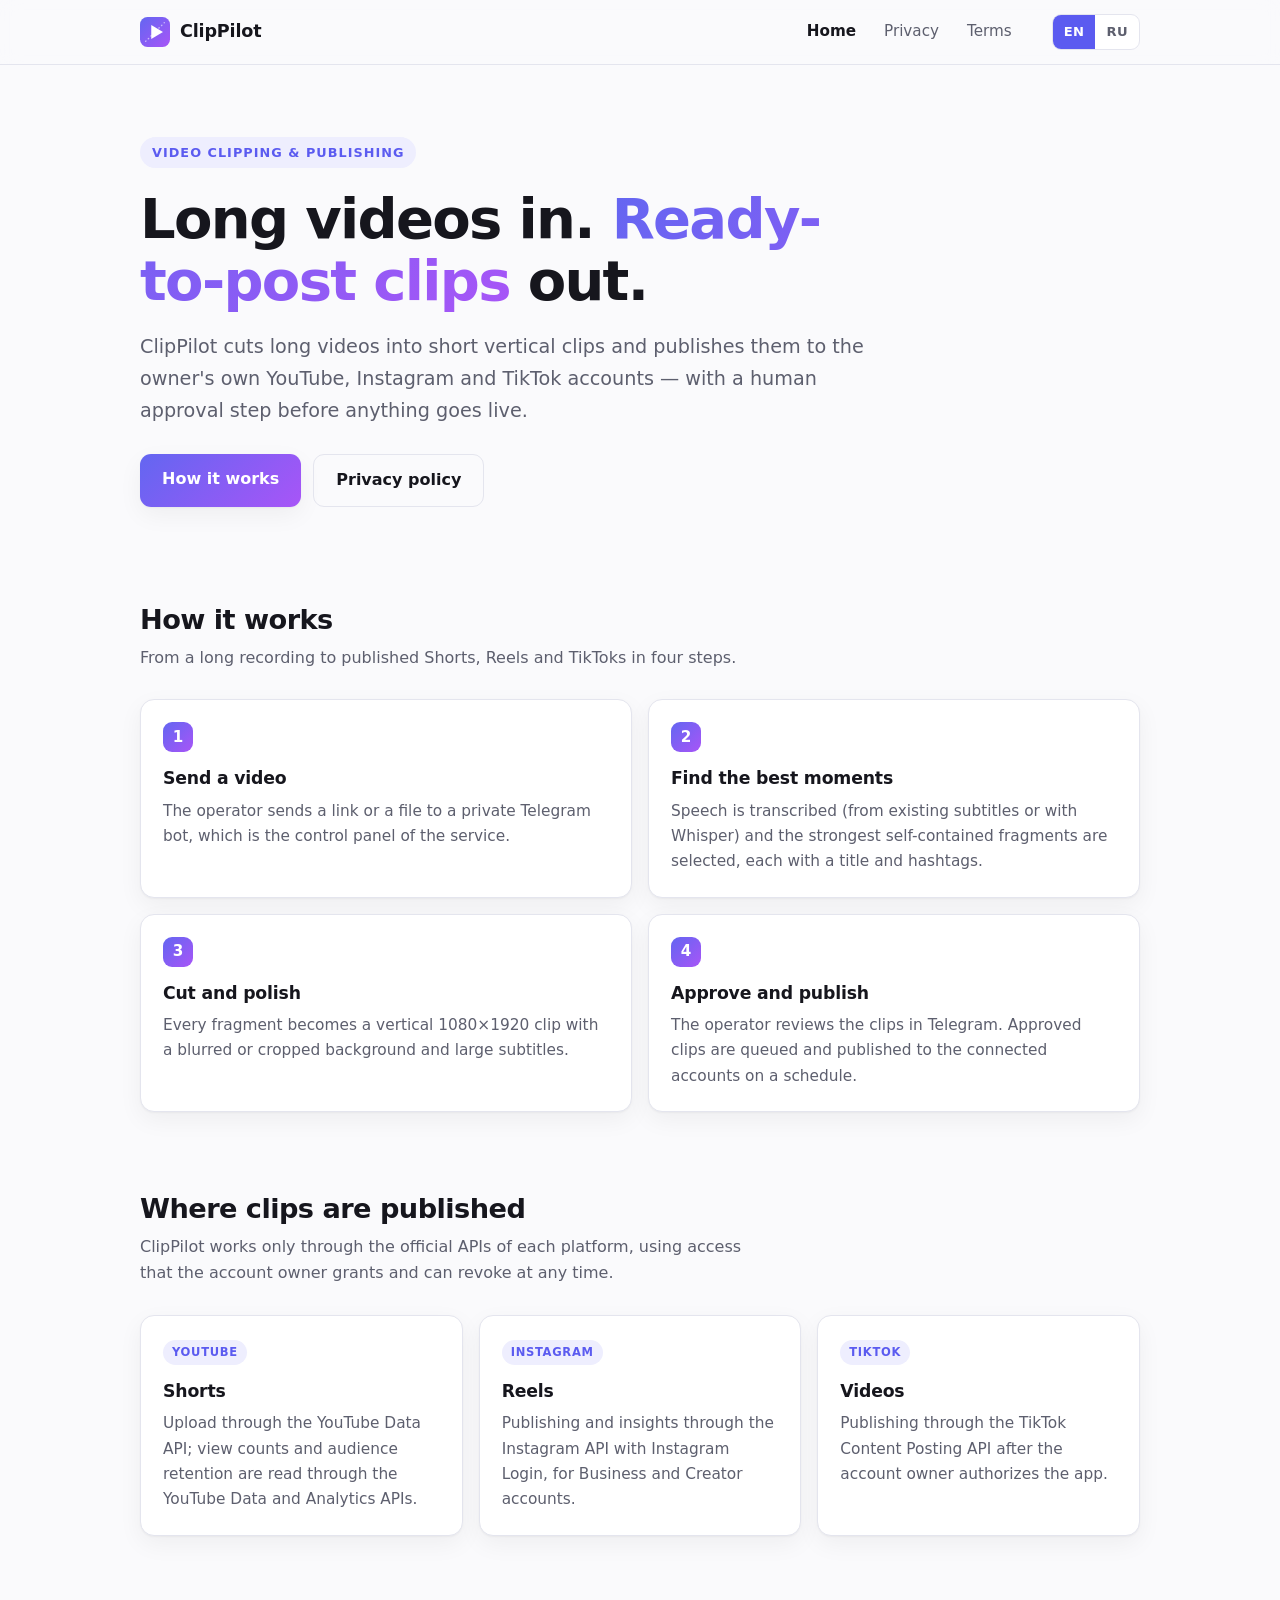
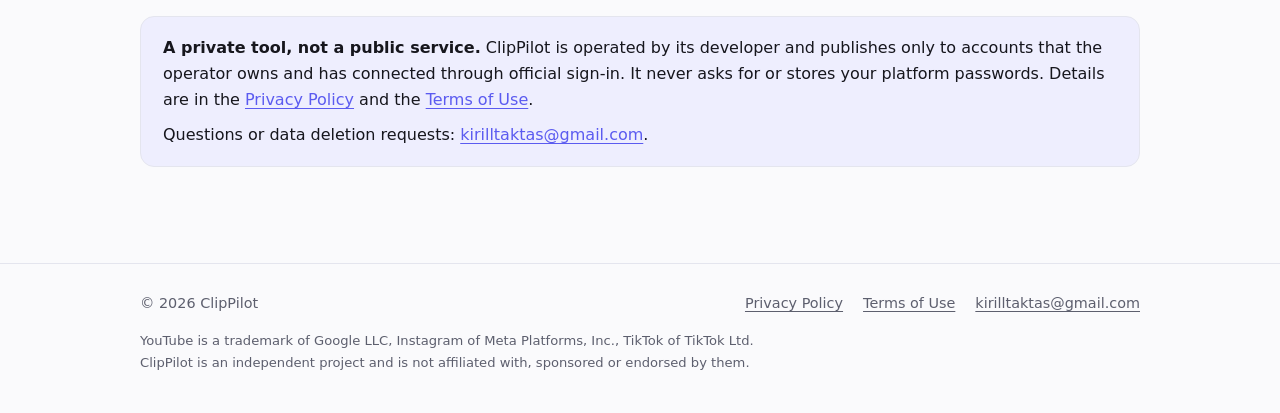
==== site/index.html @ 5486f6aa "Add files via upload" ====
<!doctype html>
<html lang="en">
<head>
<meta charset="utf-8">
<meta name="viewport" content="width=device-width, initial-scale=1">
<title data-en="ClipPilot — video clipping and publishing" data-ru="ClipPilot — нарезка видео и публикация">ClipPilot — video clipping and publishing</title>
<meta name="description" content="ClipPilot cuts long videos into short vertical clips and publishes them to the owner's YouTube, Instagram and TikTok accounts." data-en="ClipPilot cuts long videos into short vertical clips and publishes them to the owner's YouTube, Instagram and TikTok accounts." data-ru="ClipPilot нарезает длинные видео на короткие вертикальные клипы и публикует их в аккаунты владельца на YouTube, Instagram и TikTok.">
<link rel="icon" type="image/svg+xml" href="assets/logo.svg">
<link rel="stylesheet" href="assets/style.css">
<script src="assets/lang.js"></script>
</head>
<body>

<header class="site-header">
  <div class="wrap">
    <a class="brand" href="index.html"><img src="assets/logo.svg" alt="">ClipPilot</a>
    <nav class="nav" aria-label="Main">
      <a href="index.html" aria-current="page"><span lang="en">Home</span><span lang="ru">Главная</span></a>
      <a href="privacy.html"><span lang="en">Privacy</span><span lang="ru">Конфиденциальность</span></a>
      <a href="terms.html"><span lang="en">Terms</span><span lang="ru">Условия</span></a>
    </nav>
    <div class="lang-switch" role="group" aria-label="Language">
      <button type="button" data-set-lang="en" aria-pressed="true">EN</button>
      <button type="button" data-set-lang="ru" aria-pressed="false">RU</button>
    </div>
  </div>
</header>

<main>
  <section class="hero">
    <div class="wrap">
      <div lang="en">
        <span class="eyebrow">Video clipping &amp; publishing</span>
        <h1>Long videos in. <span class="grad">Ready-to-post clips</span> out.</h1>
        <p class="lead">ClipPilot cuts long videos into short vertical clips and publishes them to the owner's own YouTube, Instagram and TikTok accounts — with a human approval step before anything goes live.</p>
      </div>
      <div lang="ru">
        <span class="eyebrow">Нарезка видео и публикация</span>
        <h1>Длинное видео на входе. <span class="grad">Готовые клипы</span> на выходе.</h1>
        <p class="lead">ClipPilot нарезает длинные видео на короткие вертикальные клипы и публикует их в собственные аккаунты владельца на YouTube, Instagram и TikTok — перед публикацией каждый клип проходит ручное одобрение.</p>
      </div>
      <div class="actions">
        <a class="btn" href="#how"><span lang="en">How it works</span><span lang="ru">Как это работает</span></a>
        <a class="btn ghost" href="privacy.html"><span lang="en">Privacy policy</span><span lang="ru">Политика конфиденциальности</span></a>
      </div>
    </div>
  </section>

  <section class="block" id="how">
    <div class="wrap">
      <div lang="en">
        <h2>How it works</h2>
        <p class="sub">From a long recording to published Shorts, Reels and TikToks in four steps.</p>
        <div class="grid steps">
          <div class="card"><span class="num">1</span><h3>Send a video</h3><p>The operator sends a link or a file to a private Telegram bot, which is the control panel of the service.</p></div>
          <div class="card"><span class="num">2</span><h3>Find the best moments</h3><p>Speech is transcribed (from existing subtitles or with Whisper) and the strongest self-contained fragments are selected, each with a title and hashtags.</p></div>
          <div class="card"><span class="num">3</span><h3>Cut and polish</h3><p>Every fragment becomes a vertical 1080×1920 clip with a blurred or cropped background and large subtitles.</p></div>
          <div class="card"><span class="num">4</span><h3>Approve and publish</h3><p>The operator reviews the clips in Telegram. Approved clips are queued and published to the connected accounts on a schedule.</p></div>
        </div>
      </div>
      <div lang="ru">
        <h2>Как это работает</h2>
        <p class="sub">От длинной записи до опубликованных Shorts, Reels и TikTok — за четыре шага.</p>
        <div class="grid steps">
          <div class="card"><span class="num">1</span><h3>Отправляете видео</h3><p>Оператор присылает ссылку или файл приватному Telegram-боту — это панель управления сервисом.</p></div>
          <div class="card"><span class="num">2</span><h3>Поиск лучших моментов</h3><p>Речь распознаётся (из готовых субтитров или через Whisper), выбираются самые сильные законченные фрагменты — каждому подбираются заголовок и хэштеги.</p></div>
          <div class="card"><span class="num">3</span><h3>Нарезка и оформление</h3><p>Из каждого фрагмента получается вертикальный клип 1080×1920 с размытым или обрезанным фоном и крупными субтитрами.</p></div>
          <div class="card"><span class="num">4</span><h3>Одобрение и публикация</h3><p>Оператор просматривает клипы в Telegram. Одобренные клипы встают в очередь и публикуются в подключённые аккаунты по расписанию.</p></div>
        </div>
      </div>
    </div>
  </section>

  <section class="block">
    <div class="wrap">
      <div lang="en">
        <h2>Where clips are published</h2>
        <p class="sub">ClipPilot works only through the official APIs of each platform, using access that the account owner grants and can revoke at any time.</p>
        <div class="grid cols3">
          <div class="card"><span class="tag">YouTube</span><h3>Shorts</h3><p>Upload through the YouTube Data API; view counts and audience retention are read through the YouTube Data and Analytics APIs.</p></div>
          <div class="card"><span class="tag">Instagram</span><h3>Reels</h3><p>Publishing and insights through the Instagram API with Instagram Login, for Business and Creator accounts.</p></div>
          <div class="card"><span class="tag">TikTok</span><h3>Videos</h3><p>Publishing through the TikTok Content Posting API after the account owner authorizes the app.</p></div>
        </div>
      </div>
      <div lang="ru">
        <h2>Куда публикуются клипы</h2>
        <p class="sub">ClipPilot работает только через официальные API площадок — с доступом, который владелец аккаунта выдаёт сам и может отозвать в любой момент.</p>
        <div class="grid cols3">
          <div class="card"><span class="tag">YouTube</span><h3>Shorts</h3><p>Загрузка через YouTube Data API; просмотры и удержание зрителей читаются через YouTube Data API и YouTube Analytics API.</p></div>
          <div class="card"><span class="tag">Instagram</span><h3>Reels</h3><p>Публикация и статистика через Instagram API with Instagram Login — для аккаунтов Business и Creator.</p></div>
          <div class="card"><span class="tag">TikTok</span><h3>Видео</h3><p>Публикация через TikTok Content Posting API после того, как владелец аккаунта авторизует приложение.</p></div>
        </div>
      </div>
    </div>
  </section>

  <section class="block">
    <div class="wrap">
      <div class="note" lang="en">
        <p><strong>A private tool, not a public service.</strong> ClipPilot is operated by its developer and publishes only to accounts that the operator owns and has connected through official sign-in. It never asks for or stores your platform passwords. Details are in the <a href="privacy.html">Privacy Policy</a> and the <a href="terms.html">Terms of Use</a>.</p>
        <p>Questions or data deletion requests: <a href="mailto:kirilltaktas@gmail.com">kirilltaktas@gmail.com</a>.</p>
      </div>
      <div class="note" lang="ru">
        <p><strong>Личный инструмент, а не публичный сервис.</strong> ClipPilot управляется его разработчиком и публикует только в те аккаунты, которыми владеет оператор и которые он подключил через официальную авторизацию. Сервис не запрашивает и не хранит ваши пароли от площадок. Подробности — в <a href="privacy.html">политике конфиденциальности</a> и <a href="terms.html">условиях использования</a>.</p>
        <p>Вопросы и запросы на удаление данных: <a href="mailto:kirilltaktas@gmail.com">kirilltaktas@gmail.com</a>.</p>
      </div>
    </div>
  </section>
</main>

<footer class="site-footer">
  <div class="wrap">
    <div class="row">
      <span>© 2026 ClipPilot</span>
      <span class="links">
        <a href="privacy.html"><span lang="en">Privacy Policy</span><span lang="ru">Политика конфиденциальности</span></a>
        <a href="terms.html"><span lang="en">Terms of Use</span><span lang="ru">Условия использования</span></a>
        <a href="mailto:kirilltaktas@gmail.com">kirilltaktas@gmail.com</a>
      </span>
    </div>
    <p class="legal" lang="en">YouTube is a trademark of Google LLC, Instagram of Meta Platforms, Inc., TikTok of TikTok Ltd. ClipPilot is an independent project and is not affiliated with, sponsored or endorsed by them.</p>
    <p class="legal" lang="ru">YouTube — товарный знак Google LLC, Instagram — Meta Platforms, Inc., TikTok — TikTok Ltd. ClipPilot — независимый проект, не связан с этими компаниями и не спонсируется и не одобряется ими.</p>
  </div>
</footer>

</body>
</html>
---- site/assets/style.css ----
:root {
  --bg: #fafafc;
  --surface: #ffffff;
  --fg: #16161d;
  --muted: #5d5f6e;
  --border: #e4e5ee;
  --accent: #5b5bf0;
  --accent-soft: #eeeefe;
  --accent-fg: #ffffff;
  --grad: linear-gradient(135deg, #6366f1, #a855f7);
  --shadow: 0 1px 2px rgba(22, 22, 29, .04), 0 8px 24px rgba(22, 22, 29, .05);
  --radius: 14px;
  color-scheme: light;
}

@media (prefers-color-scheme: dark) {
  :root {
    --bg: #0f0f15;
    --surface: #171721;
    --fg: #ececf3;
    --muted: #a0a2b4;
    --border: #272735;
    --accent: #8b8bff;
    --accent-soft: #22223a;
    --accent-fg: #0f0f15;
    --shadow: 0 1px 2px rgba(0, 0, 0, .3), 0 8px 24px rgba(0, 0, 0, .25);
    color-scheme: dark;
  }
}

/* Language blocks: English unless JS switched the page to Russian */
html:not([data-lang="ru"]) body [lang="ru"] { display: none !important; }
html[data-lang="ru"] body [lang="en"] { display: none !important; }

* { box-sizing: border-box; }

html { scroll-behavior: smooth; }

body {
  margin: 0;
  background: var(--bg);
  color: var(--fg);
  font: 16px/1.65 system-ui, -apple-system, "Segoe UI", Roboto, "Helvetica Neue", Arial, sans-serif;
  -webkit-font-smoothing: antialiased;
}

a { color: var(--accent); text-underline-offset: 3px; }
a:hover { text-decoration-thickness: 2px; }

:focus-visible { outline: 2px solid var(--accent); outline-offset: 3px; border-radius: 4px; }

.wrap { width: 100%; max-width: 1040px; margin: 0 auto; padding: 0 20px; }
.wrap.narrow { max-width: 780px; }

/* ---------- header ---------- */
.site-header {
  position: sticky; top: 0; z-index: 10;
  background: color-mix(in srgb, var(--bg) 85%, transparent);
  backdrop-filter: saturate(160%) blur(10px);
  -webkit-backdrop-filter: saturate(160%) blur(10px);
  border-bottom: 1px solid var(--border);
}
.site-header .wrap { display: flex; align-items: center; gap: 20px; min-height: 64px; flex-wrap: wrap; }

.brand { display: flex; align-items: center; gap: 10px; font-weight: 700; font-size: 1.1rem; color: var(--fg); text-decoration: none; letter-spacing: -.01em; }
.brand img { width: 30px; height: 30px; display: block; }

.nav { display: flex; gap: 4px; margin-left: auto; align-items: center; flex-wrap: wrap; }
.nav a {
  color: var(--muted); text-decoration: none; padding: 6px 12px; border-radius: 8px; font-size: .95rem;
}
.nav a:hover { color: var(--fg); background: var(--accent-soft); }
.nav a[aria-current="page"] { color: var(--fg); font-weight: 600; }

.lang-switch {
  display: inline-flex; border: 1px solid var(--border); border-radius: 9px; overflow: hidden; margin-left: 8px;
  background: var(--surface);
}
.lang-switch button {
  font: inherit; font-size: .82rem; font-weight: 600; letter-spacing: .03em;
  border: 0; background: transparent; color: var(--muted); padding: 6px 11px; cursor: pointer;
}
.lang-switch button[aria-pressed="true"] { background: var(--accent); color: var(--accent-fg); }

/* ---------- hero ---------- */
.hero { padding: 72px 0 56px; }
.eyebrow {
  display: inline-block; font-size: .8rem; font-weight: 700; letter-spacing: .08em; text-transform: uppercase;
  color: var(--accent); background: var(--accent-soft); padding: 5px 12px; border-radius: 999px; margin-bottom: 20px;
}
.hero h1 {
  font-size: clamp(2.1rem, 5.2vw, 3.5rem); line-height: 1.1; letter-spacing: -.03em; margin: 0 0 20px; max-width: 18ch;
}
.hero h1 .grad { background: var(--grad); -webkit-background-clip: text; background-clip: text; color: transparent; }
.lead { font-size: 1.2rem; color: var(--muted); max-width: 60ch; margin: 0 0 28px; }

.btn {
  display: inline-block; text-decoration: none; font-weight: 600; padding: 12px 22px; border-radius: 11px;
  background: var(--grad); color: #fff; box-shadow: var(--shadow);
}
.btn:hover { filter: brightness(1.06); text-decoration: none; }
.btn.ghost { background: transparent; color: var(--fg); border: 1px solid var(--border); box-shadow: none; }
.btn.ghost:hover { background: var(--accent-soft); filter: none; }
.hero .actions { display: flex; gap: 12px; flex-wrap: wrap; }

/* ---------- sections / cards ---------- */
section.block { padding: 40px 0; }
h2 { font-size: 1.7rem; letter-spacing: -.02em; line-height: 1.25; margin: 0 0 8px; }
.sub { color: var(--muted); margin: 0 0 28px; max-width: 62ch; }

.grid { display: grid; gap: 16px; }
.grid.steps { grid-template-columns: repeat(2, 1fr); }
.grid.cols3 { grid-template-columns: repeat(3, 1fr); }

.card {
  background: var(--surface); border: 1px solid var(--border); border-radius: var(--radius); padding: 22px; box-shadow: var(--shadow);
}
.card h3 { margin: 0 0 6px; font-size: 1.08rem; letter-spacing: -.01em; }
.card p { margin: 0; color: var(--muted); font-size: .96rem; }
.card ul { margin: 10px 0 0; padding-left: 18px; color: var(--muted); font-size: .92rem; }
.card li { margin: 3px 0; }

.num {
  display: inline-grid; place-items: center; width: 30px; height: 30px; border-radius: 9px;
  background: var(--grad); color: #fff; font-weight: 700; font-size: .95rem; margin-bottom: 12px;
}
.tag {
  display: inline-block; font-size: .72rem; font-weight: 700; letter-spacing: .06em; text-transform: uppercase;
  color: var(--accent); background: var(--accent-soft); padding: 3px 9px; border-radius: 999px; margin-bottom: 12px;
}

.note {
  background: var(--accent-soft); border: 1px solid var(--border); border-radius: var(--radius); padding: 18px 22px; color: var(--fg);
}
.note p { margin: 0; }
.note p + p { margin-top: 8px; }

/* ---------- legal pages ---------- */
.doc { padding: 48px 0 24px; }
.doc h1 { font-size: clamp(1.9rem, 4.4vw, 2.6rem); letter-spacing: -.03em; line-height: 1.15; margin: 0 0 8px; }
.doc .meta { color: var(--muted); font-size: .92rem; margin: 0 0 28px; }
.doc h2 { font-size: 1.28rem; margin: 34px 0 8px; padding-top: 4px; }
.doc p, .doc li { color: var(--fg); }
.doc ul { padding-left: 22px; }
.doc li { margin: 6px 0; }
.doc .summary { margin: 0 0 8px; }

.table-wrap { overflow-x: auto; margin: 14px 0; border: 1px solid var(--border); border-radius: var(--radius); background: var(--surface); }
table { border-collapse: collapse; width: 100%; font-size: .93rem; min-width: 560px; }
th, td { text-align: left; vertical-align: top; padding: 11px 14px; border-bottom: 1px solid var(--border); }
th { font-size: .78rem; text-transform: uppercase; letter-spacing: .06em; color: var(--muted); background: var(--accent-soft); }
tr:last-child td { border-bottom: 0; }
code { font: .88em ui-monospace, SFMono-Regular, Menlo, Consolas, monospace; background: var(--accent-soft); padding: 1px 6px; border-radius: 5px; word-break: break-word; }

/* ---------- footer ---------- */
.site-footer { margin-top: 56px; border-top: 1px solid var(--border); padding: 28px 0 40px; color: var(--muted); font-size: .9rem; }
.site-footer .row { display: flex; gap: 12px 24px; flex-wrap: wrap; align-items: center; }
.site-footer .links { display: flex; gap: 8px 20px; flex-wrap: wrap; margin-left: auto; }
.site-footer a { color: var(--muted); }
.site-footer a:hover { color: var(--fg); }
.site-footer .legal { margin: 14px 0 0; font-size: .82rem; max-width: 80ch; }

/* ---------- responsive ---------- */
@media (max-width: 820px) {
  .grid.cols3 { grid-template-columns: 1fr; }
}
@media (max-width: 640px) {
  .grid.steps { grid-template-columns: 1fr; }
  .hero { padding: 44px 0 32px; }
  .site-header .wrap { padding-top: 10px; padding-bottom: 10px; gap: 10px; }
  .nav { margin-left: 0; width: 100%; order: 3; }
  .lang-switch { margin-left: auto; order: 2; }
  .site-footer .links { margin-left: 0; }
}

@media (prefers-reduced-motion: reduce) {
  html { scroll-behavior: auto; }
}
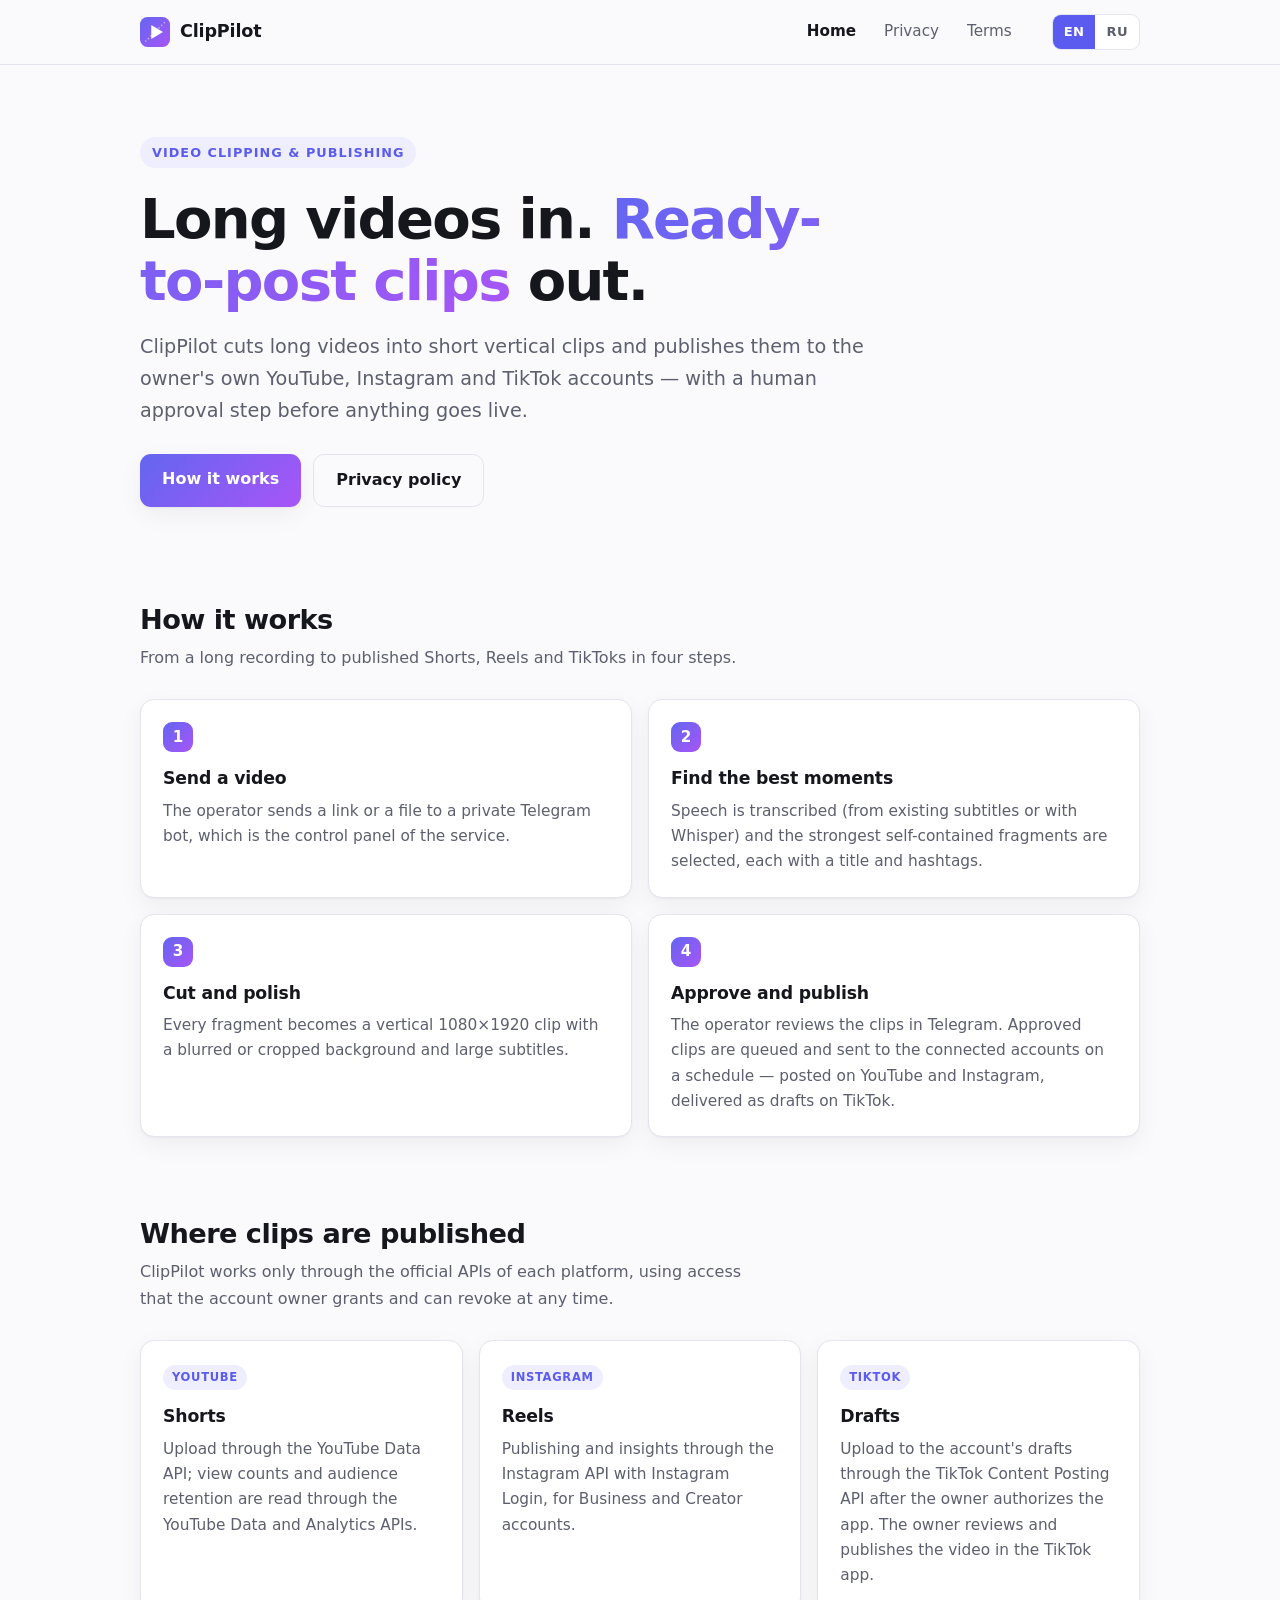
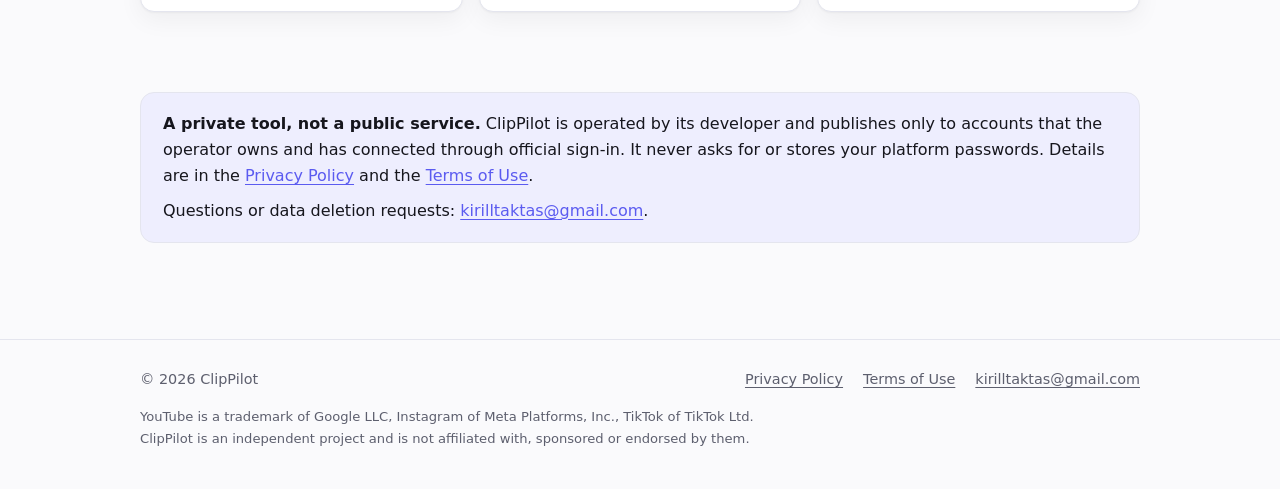
==== commit 0f5d240a: "Add files via upload" ====
--- a/site/index.html
+++ b/site/index.html
@@ -55,7 +55,7 @@
           <div class="card"><span class="num">1</span><h3>Send a video</h3><p>The operator sends a link or a file to a private Telegram bot, which is the control panel of the service.</p></div>
           <div class="card"><span class="num">2</span><h3>Find the best moments</h3><p>Speech is transcribed (from existing subtitles or with Whisper) and the strongest self-contained fragments are selected, each with a title and hashtags.</p></div>
           <div class="card"><span class="num">3</span><h3>Cut and polish</h3><p>Every fragment becomes a vertical 1080×1920 clip with a blurred or cropped background and large subtitles.</p></div>
-          <div class="card"><span class="num">4</span><h3>Approve and publish</h3><p>The operator reviews the clips in Telegram. Approved clips are queued and published to the connected accounts on a schedule.</p></div>
+          <div class="card"><span class="num">4</span><h3>Approve and publish</h3><p>The operator reviews the clips in Telegram. Approved clips are queued and sent to the connected accounts on a schedule — posted on YouTube and Instagram, delivered as drafts on TikTok.</p></div>
         </div>
       </div>
       <div lang="ru">
@@ -65,7 +65,7 @@
           <div class="card"><span class="num">1</span><h3>Отправляете видео</h3><p>Оператор присылает ссылку или файл приватному Telegram-боту — это панель управления сервисом.</p></div>
           <div class="card"><span class="num">2</span><h3>Поиск лучших моментов</h3><p>Речь распознаётся (из готовых субтитров или через Whisper), выбираются самые сильные законченные фрагменты — каждому подбираются заголовок и хэштеги.</p></div>
           <div class="card"><span class="num">3</span><h3>Нарезка и оформление</h3><p>Из каждого фрагмента получается вертикальный клип 1080×1920 с размытым или обрезанным фоном и крупными субтитрами.</p></div>
-          <div class="card"><span class="num">4</span><h3>Одобрение и публикация</h3><p>Оператор просматривает клипы в Telegram. Одобренные клипы встают в очередь и публикуются в подключённые аккаунты по расписанию.</p></div>
+          <div class="card"><span class="num">4</span><h3>Одобрение и публикация</h3><p>Оператор просматривает клипы в Telegram. Одобренные клипы встают в очередь и по расписанию уходят в подключённые аккаунты — на YouTube и в Instagram публикуются, в TikTok попадают черновиками.</p></div>
         </div>
       </div>
     </div>
@@ -79,7 +79,7 @@
         <div class="grid cols3">
           <div class="card"><span class="tag">YouTube</span><h3>Shorts</h3><p>Upload through the YouTube Data API; view counts and audience retention are read through the YouTube Data and Analytics APIs.</p></div>
           <div class="card"><span class="tag">Instagram</span><h3>Reels</h3><p>Publishing and insights through the Instagram API with Instagram Login, for Business and Creator accounts.</p></div>
-          <div class="card"><span class="tag">TikTok</span><h3>Videos</h3><p>Publishing through the TikTok Content Posting API after the account owner authorizes the app.</p></div>
+          <div class="card"><span class="tag">TikTok</span><h3>Drafts</h3><p>Upload to the account's drafts through the TikTok Content Posting API after the owner authorizes the app. The owner reviews and publishes the video in the TikTok app.</p></div>
         </div>
       </div>
       <div lang="ru">
@@ -88,7 +88,7 @@
         <div class="grid cols3">
           <div class="card"><span class="tag">YouTube</span><h3>Shorts</h3><p>Загрузка через YouTube Data API; просмотры и удержание зрителей читаются через YouTube Data API и YouTube Analytics API.</p></div>
           <div class="card"><span class="tag">Instagram</span><h3>Reels</h3><p>Публикация и статистика через Instagram API with Instagram Login — для аккаунтов Business и Creator.</p></div>
-          <div class="card"><span class="tag">TikTok</span><h3>Видео</h3><p>Публикация через TikTok Content Posting API после того, как владелец аккаунта авторизует приложение.</p></div>
+          <div class="card"><span class="tag">TikTok</span><h3>Черновики</h3><p>Загрузка в черновики аккаунта через TikTok Content Posting API после того, как владелец авторизует приложение. Видео просматривает и публикует сам владелец в приложении TikTok.</p></div>
         </div>
       </div>
     </div>
